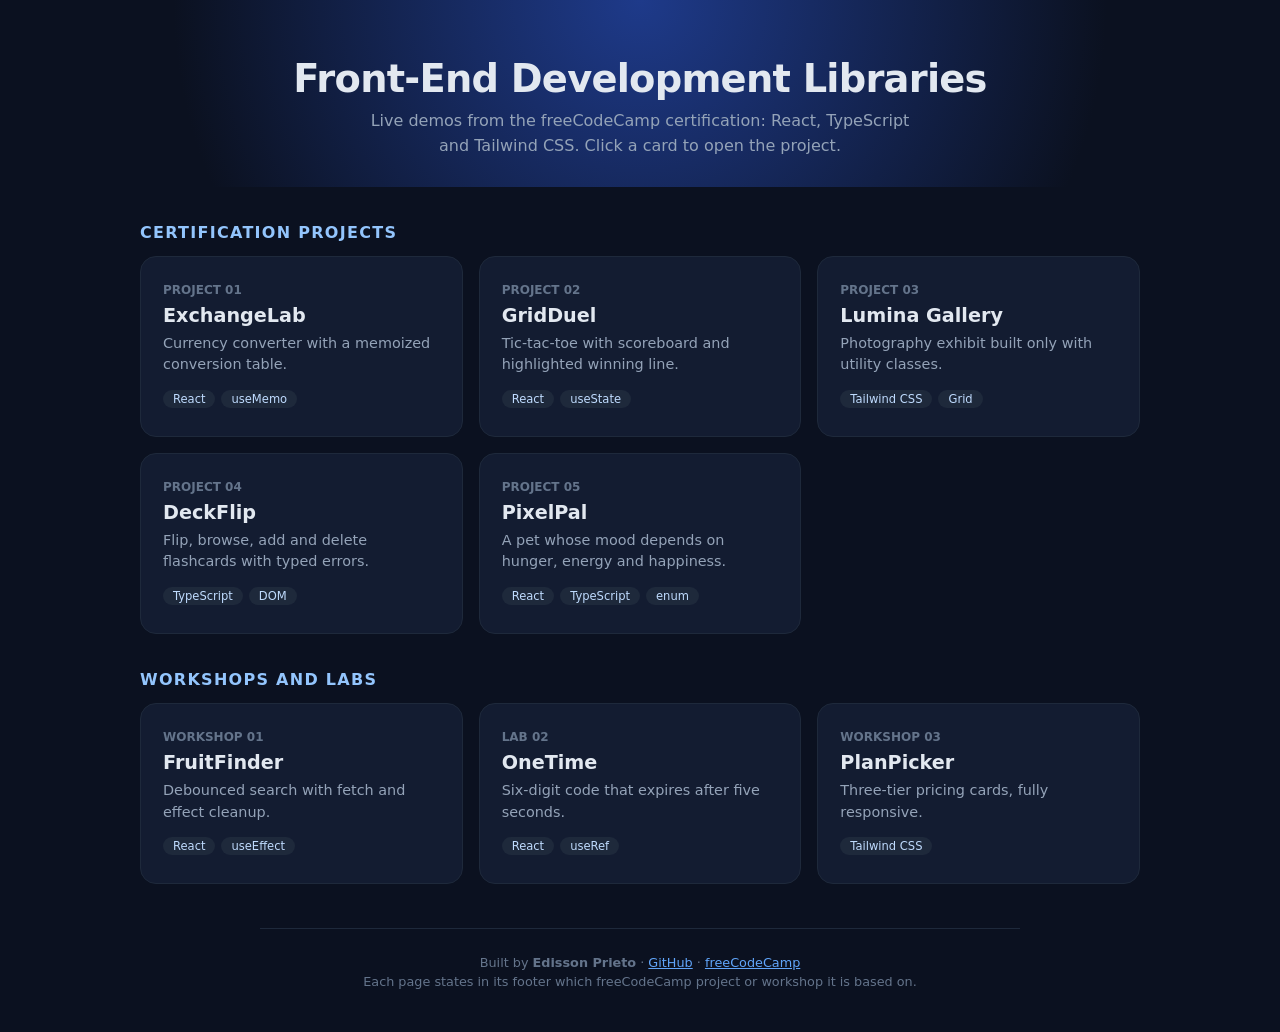
==== index.html @ 31496578 "Add 5 certification projects, 3 workshops/labs and live gallery" ====
<!DOCTYPE html>
<html lang="en">
<head>
  <meta charset="UTF-8" />
  <meta name="viewport" content="width=device-width, initial-scale=1.0" />
  <title>Front-End Development Libraries — Edisson Prieto</title>
  <style>
    * { box-sizing: border-box; }
    body { margin: 0; font-family: "Segoe UI", system-ui, Arial, sans-serif; color: #e2e8f0; background: #0b1120; }
    header { padding: 56px 20px 28px; text-align: center; background: radial-gradient(circle at 50% 0%, #1e3a8a 0%, #0b1120 70%); }
    header h1 { margin: 0 0 8px; font-size: 2.4rem; letter-spacing: -0.02em; }
    header p { margin: 0 auto; max-width: 560px; color: #94a3b8; line-height: 1.55; }
    h2 { max-width: 1040px; margin: 36px auto 14px; padding: 0 20px; font-size: 1rem; text-transform: uppercase; letter-spacing: 0.08em; color: #93c5fd; }
    .grid { max-width: 1040px; margin: 0 auto; padding: 0 20px; display: grid; grid-template-columns: repeat(auto-fill, minmax(280px, 1fr)); gap: 16px; }
    a.card { display: block; padding: 22px; border-radius: 16px; text-decoration: none; color: inherit; background: #131c31; border: 1px solid #1e293b; transition: transform 0.15s, border-color 0.15s; }
    a.card:hover { transform: translateY(-4px); border-color: #3b82f6; }
    .num { font-size: 0.75rem; font-weight: 700; color: #64748b; }
    .card h3 { margin: 6px 0 6px; font-size: 1.2rem; }
    .card p { margin: 0 0 12px; color: #94a3b8; font-size: 0.9rem; line-height: 1.5; }
    .tags span { display: inline-block; margin: 0 6px 6px 0; padding: 2px 10px; border-radius: 999px; font-size: 0.72rem; background: #1e293b; color: #bfdbfe; }
    footer { max-width: 760px; margin: 44px auto 0; padding: 24px 20px 40px; text-align: center; color: #64748b; font-size: 0.8rem; line-height: 1.5; border-top: 1px solid #1e293b; }
    footer a { color: #60a5fa; }
  </style>
</head>
<body>
  <header>
    <h1>Front-End Development Libraries</h1>
    <p>Live demos from the freeCodeCamp certification: React, TypeScript and Tailwind CSS. Click a card to open the project.</p>
  </header>

  <h2>Certification projects</h2>
  <div class="grid">
    <a class="card" href="projects/01-currency-converter/"><span class="num">PROJECT 01</span><h3>ExchangeLab</h3><p>Currency converter with a memoized conversion table.</p><div class="tags"><span>React</span><span>useMemo</span></div></a>
    <a class="card" href="projects/02-tic-tac-toe/"><span class="num">PROJECT 02</span><h3>GridDuel</h3><p>Tic-tac-toe with scoreboard and highlighted winning line.</p><div class="tags"><span>React</span><span>useState</span></div></a>
    <a class="card" href="projects/03-photography-exhibit/"><span class="num">PROJECT 03</span><h3>Lumina Gallery</h3><p>Photography exhibit built only with utility classes.</p><div class="tags"><span>Tailwind CSS</span><span>Grid</span></div></a>
    <a class="card" href="projects/04-flashcard-quiz/"><span class="num">PROJECT 04</span><h3>DeckFlip</h3><p>Flip, browse, add and delete flashcards with typed errors.</p><div class="tags"><span>TypeScript</span><span>DOM</span></div></a>
    <a class="card" href="projects/05-digital-pet-game/"><span class="num">PROJECT 05</span><h3>PixelPal</h3><p>A pet whose mood depends on hunger, energy and happiness.</p><div class="tags"><span>React</span><span>TypeScript</span><span>enum</span></div></a>
  </div>

  <h2>Workshops and labs</h2>
  <div class="grid">
    <a class="card" href="workshops/01-fruit-search/"><span class="num">WORKSHOP 01</span><h3>FruitFinder</h3><p>Debounced search with fetch and effect cleanup.</p><div class="tags"><span>React</span><span>useEffect</span></div></a>
    <a class="card" href="workshops/02-otp-generator/"><span class="num">LAB 02</span><h3>OneTime</h3><p>Six-digit code that expires after five seconds.</p><div class="tags"><span>React</span><span>useRef</span></div></a>
    <a class="card" href="workshops/03-pricing-component/"><span class="num">WORKSHOP 03</span><h3>PlanPicker</h3><p>Three-tier pricing cards, fully responsive.</p><div class="tags"><span>Tailwind CSS</span></div></a>
  </div>

  <footer>
    Built by <strong>Edisson Prieto</strong> &middot; <a href="https://github.com/Eprieto85">GitHub</a> &middot; <a href="https://www.freecodecamp.org/eprieto">freeCodeCamp</a><br />
    Each page states in its footer which freeCodeCamp project or workshop it is based on.
  </footer>
</body>
</html>
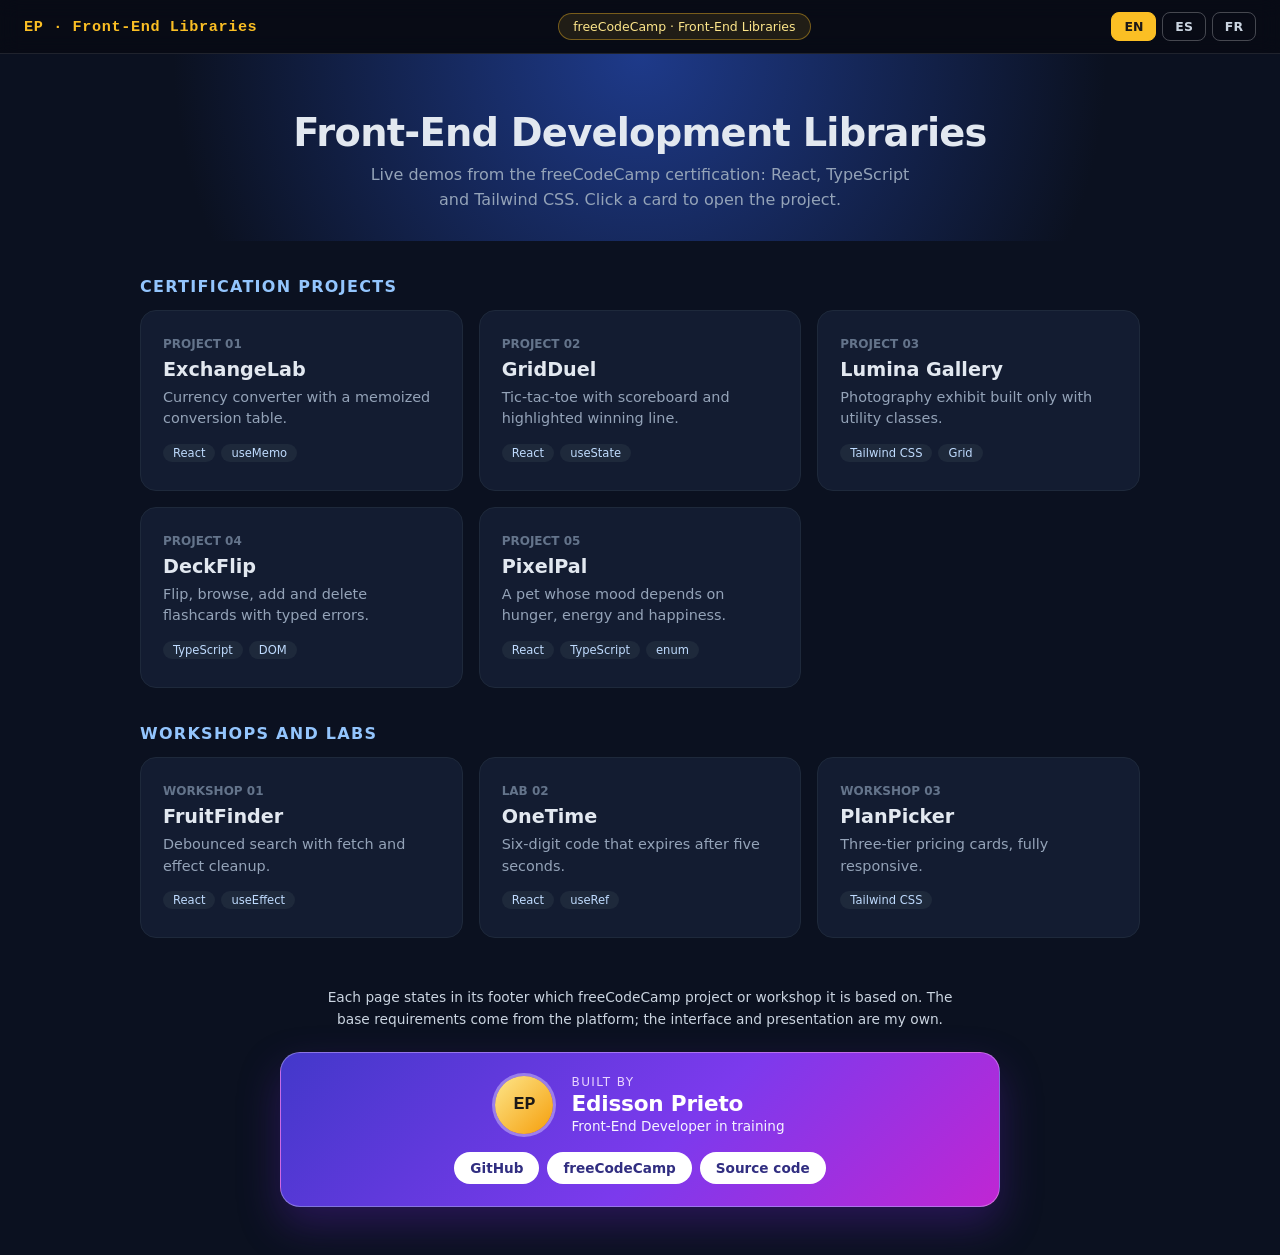
==== commit 4e99dded: "Add EN/ES/FR switcher, visible signature and certification badge" ====
--- a/index.html
+++ b/index.html
@@ -4,12 +4,13 @@
   <meta charset="UTF-8" />
   <meta name="viewport" content="width=device-width, initial-scale=1.0" />
   <title>Front-End Development Libraries — Edisson Prieto</title>
+  <link rel="stylesheet" href="shared/ep.css" />
   <style>
     * { box-sizing: border-box; }
     body { margin: 0; font-family: "Segoe UI", system-ui, Arial, sans-serif; color: #e2e8f0; background: #0b1120; }
-    header { padding: 56px 20px 28px; text-align: center; background: radial-gradient(circle at 50% 0%, #1e3a8a 0%, #0b1120 70%); }
-    header h1 { margin: 0 0 8px; font-size: 2.4rem; letter-spacing: -0.02em; }
-    header p { margin: 0 auto; max-width: 560px; color: #94a3b8; line-height: 1.55; }
+    header.hero { padding: 56px 20px 28px; text-align: center; background: radial-gradient(circle at 50% 0%, #1e3a8a 0%, #0b1120 70%); }
+    header.hero h1 { margin: 0 0 8px; font-size: 2.4rem; letter-spacing: -0.02em; }
+    header.hero p { margin: 0 auto; max-width: 560px; color: #94a3b8; line-height: 1.55; }
     h2 { max-width: 1040px; margin: 36px auto 14px; padding: 0 20px; font-size: 1rem; text-transform: uppercase; letter-spacing: 0.08em; color: #93c5fd; }
     .grid { max-width: 1040px; margin: 0 auto; padding: 0 20px; display: grid; grid-template-columns: repeat(auto-fill, minmax(280px, 1fr)); gap: 16px; }
     a.card { display: block; padding: 22px; border-radius: 16px; text-decoration: none; color: inherit; background: #131c31; border: 1px solid #1e293b; transition: transform 0.15s, border-color 0.15s; }
@@ -18,35 +19,58 @@
     .card h3 { margin: 6px 0 6px; font-size: 1.2rem; }
     .card p { margin: 0 0 12px; color: #94a3b8; font-size: 0.9rem; line-height: 1.5; }
     .tags span { display: inline-block; margin: 0 6px 6px 0; padding: 2px 10px; border-radius: 999px; font-size: 0.72rem; background: #1e293b; color: #bfdbfe; }
-    footer { max-width: 760px; margin: 44px auto 0; padding: 24px 20px 40px; text-align: center; color: #64748b; font-size: 0.8rem; line-height: 1.5; border-top: 1px solid #1e293b; }
-    footer a { color: #60a5fa; }
   </style>
 </head>
 <body>
-  <header>
-    <h1>Front-End Development Libraries</h1>
-    <p>Live demos from the freeCodeCamp certification: React, TypeScript and Tailwind CSS. Click a card to open the project.</p>
+  <nav class="ep-nav">
+    <a class="ep-logo" href="./">EP · Front-End Libraries</a>
+    <div class="ep-badge" data-i18n="badge">freeCodeCamp · Front-End Libraries</div>
+    <div class="ep-lang">
+      <button class="ep-lb" data-lang="en">EN</button>
+      <button class="ep-lb" data-lang="es">ES</button>
+      <button class="ep-lb" data-lang="fr">FR</button>
+    </div>
+  </nav>
+
+  <header class="hero">
+    <h1 data-i18n="title">Front-End Development Libraries</h1>
+    <p data-i18n="hero_sub">Live demos from the freeCodeCamp certification.</p>
   </header>
 
-  <h2>Certification projects</h2>
+  <h2 data-i18n="h_projects">Certification projects</h2>
   <div class="grid">
-    <a class="card" href="projects/01-currency-converter/"><span class="num">PROJECT 01</span><h3>ExchangeLab</h3><p>Currency converter with a memoized conversion table.</p><div class="tags"><span>React</span><span>useMemo</span></div></a>
-    <a class="card" href="projects/02-tic-tac-toe/"><span class="num">PROJECT 02</span><h3>GridDuel</h3><p>Tic-tac-toe with scoreboard and highlighted winning line.</p><div class="tags"><span>React</span><span>useState</span></div></a>
-    <a class="card" href="projects/03-photography-exhibit/"><span class="num">PROJECT 03</span><h3>Lumina Gallery</h3><p>Photography exhibit built only with utility classes.</p><div class="tags"><span>Tailwind CSS</span><span>Grid</span></div></a>
-    <a class="card" href="projects/04-flashcard-quiz/"><span class="num">PROJECT 04</span><h3>DeckFlip</h3><p>Flip, browse, add and delete flashcards with typed errors.</p><div class="tags"><span>TypeScript</span><span>DOM</span></div></a>
-    <a class="card" href="projects/05-digital-pet-game/"><span class="num">PROJECT 05</span><h3>PixelPal</h3><p>A pet whose mood depends on hunger, energy and happiness.</p><div class="tags"><span>React</span><span>TypeScript</span><span>enum</span></div></a>
+    <a class="card" href="projects/01-currency-converter/"><span class="num"><span data-i18n="project">PROJECT</span> 01</span><h3>ExchangeLab</h3><p data-i18n="p1">Currency converter with a memoized conversion table.</p><div class="tags"><span>React</span><span>useMemo</span></div></a>
+    <a class="card" href="projects/02-tic-tac-toe/"><span class="num"><span data-i18n="project">PROJECT</span> 02</span><h3>GridDuel</h3><p data-i18n="p2">Tic-tac-toe with scoreboard and highlighted winning line.</p><div class="tags"><span>React</span><span>useState</span></div></a>
+    <a class="card" href="projects/03-photography-exhibit/"><span class="num"><span data-i18n="project">PROJECT</span> 03</span><h3>Lumina Gallery</h3><p data-i18n="p3">Photography exhibit built only with utility classes.</p><div class="tags"><span>Tailwind CSS</span><span>Grid</span></div></a>
+    <a class="card" href="projects/04-flashcard-quiz/"><span class="num"><span data-i18n="project">PROJECT</span> 04</span><h3>DeckFlip</h3><p data-i18n="p4">Flip, browse, add and delete flashcards with typed errors.</p><div class="tags"><span>TypeScript</span><span>DOM</span></div></a>
+    <a class="card" href="projects/05-digital-pet-game/"><span class="num"><span data-i18n="project">PROJECT</span> 05</span><h3>PixelPal</h3><p data-i18n="p5">A pet whose mood depends on hunger, energy and happiness.</p><div class="tags"><span>React</span><span>TypeScript</span><span>enum</span></div></a>
   </div>
 
-  <h2>Workshops and labs</h2>
+  <h2 data-i18n="h_workshops">Workshops and labs</h2>
   <div class="grid">
-    <a class="card" href="workshops/01-fruit-search/"><span class="num">WORKSHOP 01</span><h3>FruitFinder</h3><p>Debounced search with fetch and effect cleanup.</p><div class="tags"><span>React</span><span>useEffect</span></div></a>
-    <a class="card" href="workshops/02-otp-generator/"><span class="num">LAB 02</span><h3>OneTime</h3><p>Six-digit code that expires after five seconds.</p><div class="tags"><span>React</span><span>useRef</span></div></a>
-    <a class="card" href="workshops/03-pricing-component/"><span class="num">WORKSHOP 03</span><h3>PlanPicker</h3><p>Three-tier pricing cards, fully responsive.</p><div class="tags"><span>Tailwind CSS</span></div></a>
+    <a class="card" href="workshops/01-fruit-search/"><span class="num"><span data-i18n="workshop">WORKSHOP</span> 01</span><h3>FruitFinder</h3><p data-i18n="w1">Debounced search with fetch and effect cleanup.</p><div class="tags"><span>React</span><span>useEffect</span></div></a>
+    <a class="card" href="workshops/02-otp-generator/"><span class="num"><span data-i18n="lab">LAB</span> 02</span><h3>OneTime</h3><p data-i18n="w2">Six-digit code that expires after five seconds.</p><div class="tags"><span>React</span><span>useRef</span></div></a>
+    <a class="card" href="workshops/03-pricing-component/"><span class="num"><span data-i18n="workshop">WORKSHOP</span> 03</span><h3>PlanPicker</h3><p data-i18n="w3">Three-tier pricing cards, fully responsive.</p><div class="tags"><span>Tailwind CSS</span></div></a>
   </div>
 
-  <footer>
-    Built by <strong>Edisson Prieto</strong> &middot; <a href="https://github.com/Eprieto85">GitHub</a> &middot; <a href="https://www.freecodecamp.org/eprieto">freeCodeCamp</a><br />
-    Each page states in its footer which freeCodeCamp project or workshop it is based on.
+  <footer class="ep-signature">
+    <p class="ep-note" data-i18n="note">Each page states in its footer which freeCodeCamp project or workshop it is based on.</p>
+    <div class="ep-card">
+      <div class="ep-avatar">EP</div>
+      <div class="ep-who">
+        <span data-i18n="sig_built">Built by</span>
+        <strong>Edisson Prieto</strong>
+        <em data-i18n="sig_role">Front-End Developer in training</em>
+      </div>
+      <div class="ep-links">
+        <a href="https://github.com/Eprieto85">GitHub</a>
+        <a href="https://www.freecodecamp.org/eprieto">freeCodeCamp</a>
+        <a href="https://github.com/Eprieto85/freecodecamp-front-end-libraries" data-i18n="sig_repo">Source code</a>
+      </div>
+    </div>
   </footer>
+
+  <script src="translations.js"></script>
+  <script src="shared/ep.js"></script>
 </body>
 </html>
--- a/shared/ep.css
+++ b/shared/ep.css
@@ -0,0 +1,125 @@
+/* Shared signature: top bar with language tabs + author card.
+   Used by every page of this repo so the look stays consistent. */
+
+.ep-nav {
+  position: sticky;
+  top: 0;
+  z-index: 50;
+  display: flex;
+  align-items: center;
+  justify-content: space-between;
+  gap: 12px;
+  padding: 12px 24px;
+  background: rgba(8, 10, 20, 0.82);
+  backdrop-filter: blur(10px);
+  border-bottom: 1px solid rgba(255, 255, 255, 0.1);
+  font-family: "Segoe UI", system-ui, Arial, sans-serif;
+}
+
+.ep-logo {
+  font-family: "JetBrains Mono", Consolas, monospace;
+  font-weight: 700;
+  font-size: 0.95rem;
+  letter-spacing: 0.04em;
+  color: #fbbf24;
+  text-decoration: none;
+  white-space: nowrap;
+}
+
+.ep-badge {
+  padding: 5px 14px;
+  border-radius: 999px;
+  font-size: 0.78rem;
+  color: #fde68a;
+  background: rgba(251, 191, 36, 0.1);
+  border: 1px solid rgba(251, 191, 36, 0.4);
+  text-align: center;
+}
+
+.ep-lang { display: flex; gap: 6px; }
+.ep-lb {
+  font: inherit;
+  font-size: 0.78rem;
+  font-weight: 700;
+  padding: 6px 12px;
+  border-radius: 8px;
+  cursor: pointer;
+  color: #cbd5e1;
+  background: transparent;
+  border: 1px solid rgba(255, 255, 255, 0.25);
+}
+.ep-lb:hover { background: rgba(255, 255, 255, 0.1); }
+.ep-lb.active { color: #1c1917; background: #fbbf24; border-color: #fbbf24; }
+
+@media (max-width: 640px) {
+  .ep-nav { padding: 10px 14px; flex-wrap: wrap; justify-content: center; }
+  .ep-badge { order: 3; width: 100%; }
+}
+
+/* ---------- Signature footer ---------- */
+.ep-signature {
+  max-width: 760px;
+  margin: 48px auto 0;
+  padding: 0 20px 48px;
+  text-align: center;
+  font-family: "Segoe UI", system-ui, Arial, sans-serif;
+}
+
+.ep-signature .ep-note {
+  margin: 0 auto 22px;
+  max-width: 640px;
+  font-size: 0.86rem;
+  line-height: 1.6;
+  color: #cbd5e1;
+}
+.ep-signature .ep-note code { background: rgba(255, 255, 255, 0.14); color: #fff; padding: 1px 6px; border-radius: 6px; }
+
+.ep-card {
+  display: flex;
+  align-items: center;
+  gap: 18px;
+  flex-wrap: wrap;
+  justify-content: center;
+  padding: 22px 26px;
+  border-radius: 20px;
+  color: #fff;
+  background: linear-gradient(135deg, #4338ca 0%, #7c3aed 55%, #c026d3 100%);
+  border: 1px solid rgba(255, 255, 255, 0.3);
+  box-shadow: 0 18px 40px rgba(76, 29, 149, 0.45);
+}
+
+.ep-avatar {
+  width: 58px;
+  height: 58px;
+  border-radius: 50%;
+  display: grid;
+  place-items: center;
+  font-family: "JetBrains Mono", Consolas, monospace;
+  font-weight: 800;
+  font-size: 1.15rem;
+  color: #1c1917;
+  background: linear-gradient(135deg, #fde68a, #f59e0b);
+  box-shadow: 0 0 0 3px rgba(255, 255, 255, 0.35);
+}
+
+.ep-who { display: grid; gap: 2px; text-align: left; }
+.ep-who span { font-size: 0.75rem; text-transform: uppercase; letter-spacing: 0.12em; color: #e9d5ff; }
+.ep-who strong { font-size: 1.35rem; letter-spacing: -0.01em; }
+.ep-who em { font-style: normal; font-size: 0.85rem; color: #f5f3ff; }
+
+.ep-links { display: flex; gap: 8px; flex-wrap: wrap; justify-content: center; }
+.ep-links a {
+  padding: 8px 16px;
+  border-radius: 999px;
+  font-size: 0.85rem;
+  font-weight: 700;
+  text-decoration: none;
+  color: #312e81;
+  background: #fff;
+  transition: transform 0.12s, background 0.12s;
+}
+.ep-links a:hover { transform: translateY(-2px); background: #fde68a; }
+
+@media (max-width: 560px) {
+  .ep-who { text-align: center; }
+}
